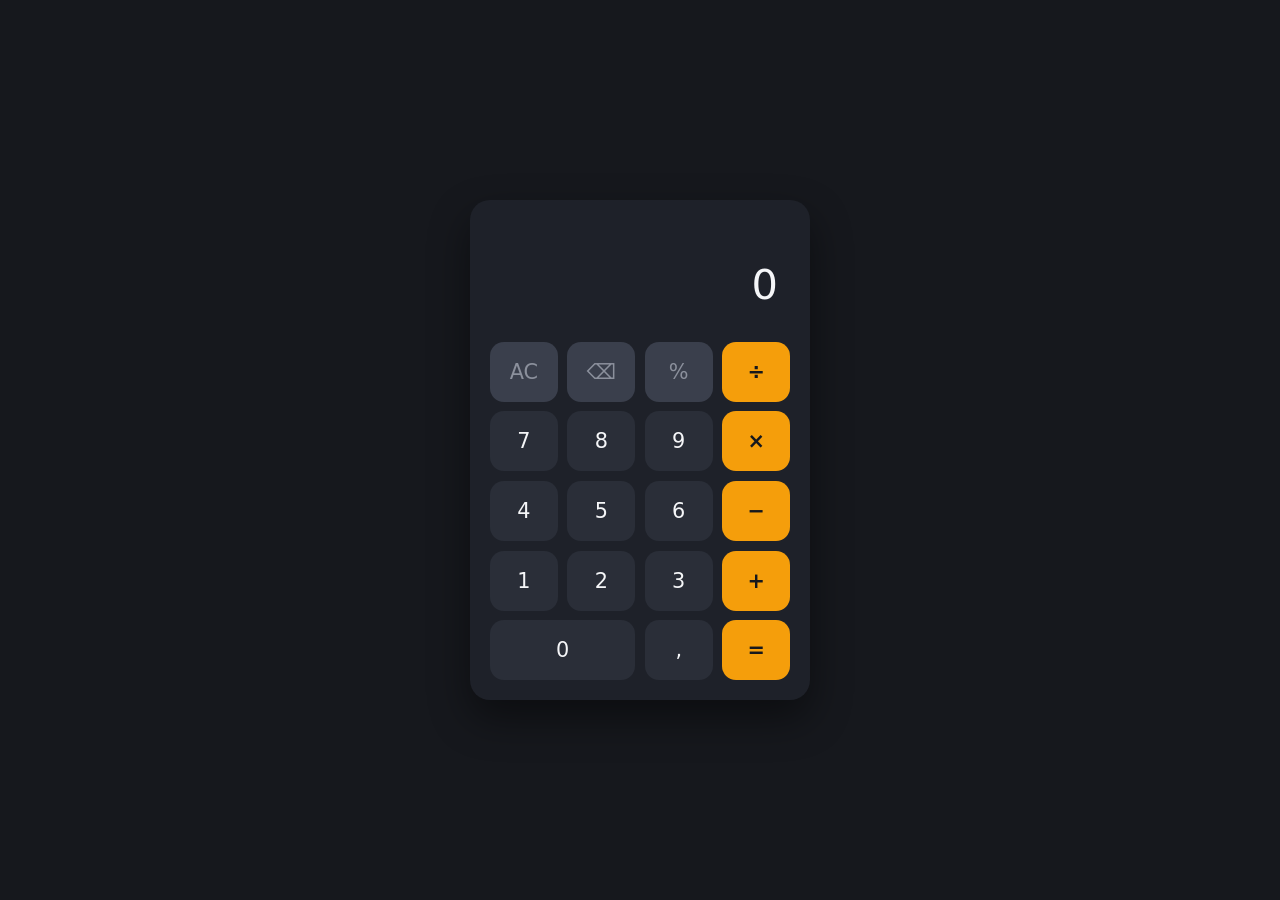
==== index.html @ 92305d48 "Añade calculadora web en HTML, CSS y JavaScript Calculadora sin dependencias con operaciones básicas" ====
<!DOCTYPE html>
<html lang="es">
<head>
  <meta charset="UTF-8">
  <meta name="viewport" content="width=device-width, initial-scale=1.0">
  <title>Calculadora</title>
  <link rel="stylesheet" href="styles.css">
</head>
<body>
  <main class="calculadora">
    <div class="pantalla">
      <div class="pantalla__historial" id="historial"></div>
      <div class="pantalla__actual" id="actual">0</div>
    </div>

    <div class="teclado">
      <button class="tecla tecla--accion" data-accion="limpiar">AC</button>
      <button class="tecla tecla--accion" data-accion="borrar">⌫</button>
      <button class="tecla tecla--accion" data-accion="porcentaje">%</button>
      <button class="tecla tecla--operador" data-operador="/">÷</button>

      <button class="tecla" data-numero="7">7</button>
      <button class="tecla" data-numero="8">8</button>
      <button class="tecla" data-numero="9">9</button>
      <button class="tecla tecla--operador" data-operador="*">×</button>

      <button class="tecla" data-numero="4">4</button>
      <button class="tecla" data-numero="5">5</button>
      <button class="tecla" data-numero="6">6</button>
      <button class="tecla tecla--operador" data-operador="-">−</button>

      <button class="tecla" data-numero="1">1</button>
      <button class="tecla" data-numero="2">2</button>
      <button class="tecla" data-numero="3">3</button>
      <button class="tecla tecla--operador" data-operador="+">+</button>

      <button class="tecla tecla--cero" data-numero="0">0</button>
      <button class="tecla" data-numero=".">,</button>
      <button class="tecla tecla--igual" data-accion="igual">=</button>
    </div>
  </main>

  <script src="script.js"></script>
</body>
</html>
---- styles.css ----
:root {
  --fondo: #16181d;
  --panel: #1e2129;
  --tecla: #2a2e38;
  --tecla-hover: #343947;
  --operador: #f59e0b;
  --operador-hover: #fbaa22;
  --accion: #3a3f4c;
  --texto: #f5f6f8;
  --texto-tenue: #8b909c;
}

* {
  box-sizing: border-box;
  margin: 0;
  padding: 0;
}

body {
  min-height: 100vh;
  display: flex;
  align-items: center;
  justify-content: center;
  padding: 1rem;
  background: var(--fondo);
  color: var(--texto);
  font-family: "Segoe UI", system-ui, -apple-system, sans-serif;
}

.calculadora {
  width: 100%;
  max-width: 340px;
  background: var(--panel);
  border-radius: 20px;
  padding: 1.25rem;
  box-shadow: 0 18px 40px rgba(0, 0, 0, 0.45);
}

.pantalla {
  padding: 1rem 0.75rem;
  margin-bottom: 1rem;
  text-align: right;
  min-height: 106px;
  display: flex;
  flex-direction: column;
  justify-content: flex-end;
  overflow: hidden;
}

.pantalla__historial {
  font-size: 1rem;
  color: var(--texto-tenue);
  min-height: 1.4rem;
  word-break: break-all;
}

.pantalla__actual {
  font-size: 2.6rem;
  font-weight: 300;
  line-height: 1.2;
  word-break: break-all;
}

.teclado {
  display: grid;
  grid-template-columns: repeat(4, 1fr);
  gap: 0.6rem;
}

.tecla {
  height: 60px;
  border: none;
  border-radius: 14px;
  background: var(--tecla);
  color: var(--texto);
  font-size: 1.3rem;
  font-family: inherit;
  cursor: pointer;
  transition: background 0.15s ease, transform 0.08s ease;
}

.tecla:hover {
  background: var(--tecla-hover);
}

.tecla:active {
  transform: scale(0.95);
}

.tecla:focus-visible {
  outline: 2px solid var(--operador);
  outline-offset: 2px;
}

.tecla--accion {
  background: var(--accion);
  color: var(--texto-tenue);
}

.tecla--operador,
.tecla--igual {
  background: var(--operador);
  color: #16181d;
  font-weight: 600;
}

.tecla--operador:hover,
.tecla--igual:hover {
  background: var(--operador-hover);
}

.tecla--cero {
  grid-column: span 2;
}
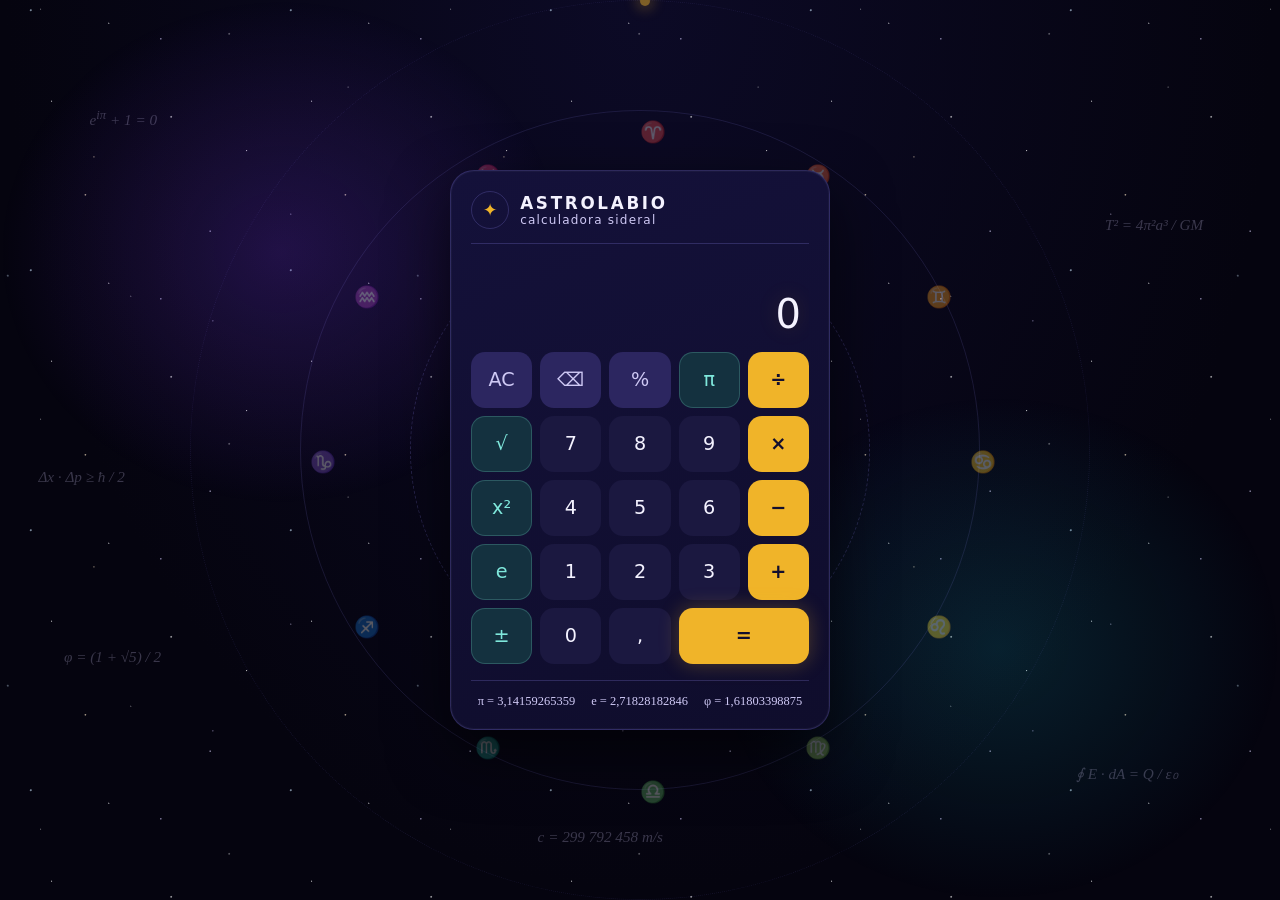
==== commit 49ecd34a: "Corrige precision y accesibilidad, y aplica tema astrologico Correcciones: - La entrada dejaba de co" ====
--- a/index.html
+++ b/index.html
@@ -3,41 +3,86 @@
 <head>
   <meta charset="UTF-8">
   <meta name="viewport" content="width=device-width, initial-scale=1.0">
-  <title>Calculadora</title>
+  <meta name="color-scheme" content="dark">
+  <title>Astrolabio — calculadora sideral</title>
   <link rel="stylesheet" href="styles.css">
 </head>
 <body>
+  <!-- Capa puramente decorativa: campo estelar, orbitas, zodiaco y formulas. -->
+  <div class="cosmos" aria-hidden="true">
+    <div class="cosmos__estrellas"></div>
+    <div class="cosmos__estrellas cosmos__estrellas--lento"></div>
+    <div class="cosmos__nebulosa"></div>
+
+    <div class="orbita orbita--1"></div>
+    <div class="orbita orbita--2"></div>
+    <div class="orbita orbita--3"><span class="planeta"></span></div>
+
+    <div class="zodiaco">
+      <span style="--i:0">♈</span><span style="--i:1">♉</span><span style="--i:2">♊</span>
+      <span style="--i:3">♋</span><span style="--i:4">♌</span><span style="--i:5">♍</span>
+      <span style="--i:6">♎</span><span style="--i:7">♏</span><span style="--i:8">♐</span>
+      <span style="--i:9">♑</span><span style="--i:10">♒</span><span style="--i:11">♓</span>
+    </div>
+
+    <p class="flotante flotante--1">e<sup>iπ</sup> + 1 = 0</p>
+    <p class="flotante flotante--2">T² = 4π²a³ / GM</p>
+    <p class="flotante flotante--3">φ = (1 + √5) / 2</p>
+    <p class="flotante flotante--4">∮ E · dA = Q / ε₀</p>
+    <p class="flotante flotante--5">Δx · Δp ≥ ħ / 2</p>
+    <p class="flotante flotante--6">c = 299 792 458 m/s</p>
+  </div>
+
   <main class="calculadora">
+    <header class="cartela">
+      <span class="cartela__sello">✦</span>
+      <div>
+        <h1 class="cartela__titulo">Astrolabio</h1>
+        <p class="cartela__sub">calculadora sideral</p>
+      </div>
+    </header>
+
     <div class="pantalla">
       <div class="pantalla__historial" id="historial"></div>
-      <div class="pantalla__actual" id="actual">0</div>
+      <output class="pantalla__actual" id="actual" role="status" aria-live="polite" aria-atomic="true">0</output>
     </div>
 
     <div class="teclado">
-      <button class="tecla tecla--accion" data-accion="limpiar">AC</button>
-      <button class="tecla tecla--accion" data-accion="borrar">⌫</button>
-      <button class="tecla tecla--accion" data-accion="porcentaje">%</button>
-      <button class="tecla tecla--operador" data-operador="/">÷</button>
+      <button class="tecla tecla--accion" data-accion="limpiar" aria-label="Limpiar todo">AC</button>
+      <button class="tecla tecla--accion" data-accion="borrar" aria-label="Borrar el último dígito">⌫</button>
+      <button class="tecla tecla--accion" data-accion="porcentaje" aria-label="Porcentaje">%</button>
+      <button class="tecla tecla--ciencia" data-accion="pi" aria-label="Constante pi">π</button>
+      <button class="tecla tecla--operador" data-operador="/" aria-label="Dividir">÷</button>
 
+      <button class="tecla tecla--ciencia" data-accion="raiz" aria-label="Raíz cuadrada">√</button>
       <button class="tecla" data-numero="7">7</button>
       <button class="tecla" data-numero="8">8</button>
       <button class="tecla" data-numero="9">9</button>
-      <button class="tecla tecla--operador" data-operador="*">×</button>
+      <button class="tecla tecla--operador" data-operador="*" aria-label="Multiplicar">×</button>
 
+      <button class="tecla tecla--ciencia" data-accion="cuadrado" aria-label="Elevar al cuadrado">x²</button>
       <button class="tecla" data-numero="4">4</button>
       <button class="tecla" data-numero="5">5</button>
       <button class="tecla" data-numero="6">6</button>
-      <button class="tecla tecla--operador" data-operador="-">−</button>
+      <button class="tecla tecla--operador" data-operador="-" aria-label="Restar">−</button>
 
+      <button class="tecla tecla--ciencia" data-accion="euler" aria-label="Constante e de Euler">e</button>
       <button class="tecla" data-numero="1">1</button>
       <button class="tecla" data-numero="2">2</button>
       <button class="tecla" data-numero="3">3</button>
-      <button class="tecla tecla--operador" data-operador="+">+</button>
+      <button class="tecla tecla--operador" data-operador="+" aria-label="Sumar">+</button>
 
-      <button class="tecla tecla--cero" data-numero="0">0</button>
-      <button class="tecla" data-numero=".">,</button>
-      <button class="tecla tecla--igual" data-accion="igual">=</button>
+      <button class="tecla tecla--ciencia" data-accion="signo" aria-label="Cambiar de signo">±</button>
+      <button class="tecla" data-numero="0">0</button>
+      <button class="tecla" data-numero="." aria-label="Coma decimal">,</button>
+      <button class="tecla tecla--igual" data-accion="igual" aria-label="Calcular el resultado">=</button>
     </div>
+
+    <footer class="efemerides">
+      <span>π = 3,14159265359</span>
+      <span>e = 2,71828182846</span>
+      <span>φ = 1,61803398875</span>
+    </footer>
   </main>
 
   <script src="script.js"></script>
--- a/styles.css
+++ b/styles.css
@@ -1,13 +1,21 @@
 :root {
-  --fondo: #16181d;
-  --panel: #1e2129;
-  --tecla: #2a2e38;
-  --tecla-hover: #343947;
-  --operador: #f59e0b;
-  --operador-hover: #fbaa22;
-  --accion: #3a3f4c;
-  --texto: #f5f6f8;
-  --texto-tenue: #8b909c;
+  --espacio-1: #05040f;
+  --espacio-2: #0c0a26;
+  --panel: #14113a;
+  --borde: rgba(150, 140, 255, 0.22);
+
+  --tecla: #1b1840;
+  --tecla-hover: #262156;
+  --accion: #2c2660;
+  --ciencia: #14313f;
+
+  --texto: #f4f2ff;
+  --tenue: #cfc9f5;
+  --oro: #f0b429;
+  --oro-hover: #ffc549;
+  --turquesa: #7fe8dc;
+  --rojo: #ff9aa2;
+  --tinta: #120e2e;
 }
 
 * {
@@ -21,26 +29,187 @@
   display: flex;
   align-items: center;
   justify-content: center;
-  padding: 1rem;
-  background: var(--fondo);
+  padding: 1.5rem 1rem;
+  background: radial-gradient(ellipse at 50% 0%, var(--espacio-2), var(--espacio-1) 70%);
   color: var(--texto);
-  font-family: "Segoe UI", system-ui, -apple-system, sans-serif;
-}
+  /* Segoe UI Symbol cubre los glifos del zodiaco y el simbolo de retroceso. */
+  font-family: "Segoe UI", system-ui, -apple-system, "Segoe UI Symbol", sans-serif;
+  overflow-x: hidden;
+}
+
+/* ---------- Capa decorativa ---------- */
+
+.cosmos {
+  position: fixed;
+  inset: 0;
+  overflow: hidden;
+  pointer-events: none;
+  z-index: 0;
+}
+
+.cosmos__estrellas {
+  position: absolute;
+  inset: -50%;
+  background-image:
+    radial-gradient(1.4px 1.4px at 12% 18%, #fff, transparent),
+    radial-gradient(1.2px 1.2px at 27% 62%, #dcd6ff, transparent),
+    radial-gradient(1px 1px at 41% 31%, #fff, transparent),
+    radial-gradient(1.5px 1.5px at 58% 77%, #cfe9ff, transparent),
+    radial-gradient(1px 1px at 66% 12%, #fff, transparent),
+    radial-gradient(1.3px 1.3px at 79% 48%, #ffe9c7, transparent),
+    radial-gradient(1px 1px at 88% 82%, #fff, transparent),
+    radial-gradient(1.2px 1.2px at 8% 88%, #d6ccff, transparent);
+  background-size: 260px 260px;
+  opacity: 0.8;
+  animation: centellear 5s ease-in-out infinite alternate;
+}
+
+.cosmos__estrellas--lento {
+  background-size: 410px 410px;
+  opacity: 0.45;
+  animation-duration: 8s;
+  animation-direction: alternate-reverse;
+}
+
+.cosmos__nebulosa {
+  position: absolute;
+  inset: 0;
+  background:
+    radial-gradient(closest-side at 22% 28%, rgba(124, 58, 237, 0.22), transparent),
+    radial-gradient(closest-side at 78% 72%, rgba(20, 160, 180, 0.18), transparent);
+}
+
+.orbita {
+  position: absolute;
+  top: 50%;
+  left: 50%;
+  border: 1px solid var(--borde);
+  border-radius: 50%;
+  transform: translate(-50%, -50%);
+}
+
+.orbita--1 { width: 460px;  height: 460px;  border-style: dashed; }
+.orbita--2 { width: 680px;  height: 680px;  opacity: 0.6; }
+.orbita--3 {
+  width: 900px;
+  height: 900px;
+  border-style: dotted;
+  opacity: 0.5;
+  animation: girar 60s linear infinite;
+}
+
+.planeta {
+  position: absolute;
+  top: -5px;
+  left: 50%;
+  width: 10px;
+  height: 10px;
+  border-radius: 50%;
+  background: var(--oro);
+  box-shadow: 0 0 14px 3px rgba(240, 180, 41, 0.6);
+}
+
+.zodiaco {
+  position: absolute;
+  top: 50%;
+  left: 50%;
+  width: 0;
+  height: 0;
+  animation: girar 120s linear infinite;
+}
+
+.zodiaco span {
+  position: absolute;
+  font-family: "Segoe UI Symbol", "Apple Symbols", "Noto Sans Symbols 2", serif;
+  font-size: 1.3rem;
+  color: rgba(207, 201, 245, 0.34);
+  transform:
+    rotate(calc(var(--i) * 30deg))
+    translateY(-330px)
+    rotate(calc(var(--i) * -30deg));
+}
+
+.flotante {
+  position: absolute;
+  font-family: "Cambria", Georgia, serif;
+  font-style: italic;
+  font-size: 0.95rem;
+  color: rgba(207, 201, 245, 0.26);
+  white-space: nowrap;
+}
+
+.flotante--1 { top: 12%;  left: 7%;  }
+.flotante--2 { top: 24%;  right: 6%; }
+.flotante--3 { bottom: 26%; left: 5%; }
+.flotante--4 { bottom: 13%; right: 8%; }
+.flotante--5 { top: 52%;  left: 3%;  }
+.flotante--6 { bottom: 6%;  left: 42%; }
+
+@keyframes centellear {
+  from { opacity: 0.28; }
+  to   { opacity: 0.85; }
+}
+
+@keyframes girar {
+  from { transform: translate(-50%, -50%) rotate(0deg); }
+  to   { transform: translate(-50%, -50%) rotate(360deg); }
+}
+
+.zodiaco { transform: translate(-50%, -50%); }
+
+/* ---------- Calculadora ---------- */
 
 .calculadora {
+  position: relative;
+  z-index: 1;
   width: 100%;
-  max-width: 340px;
-  background: var(--panel);
-  border-radius: 20px;
+  max-width: 380px;
+  background: linear-gradient(160deg, var(--panel), #0f0d2c);
+  border: 1px solid var(--borde);
+  border-radius: 24px;
   padding: 1.25rem;
-  box-shadow: 0 18px 40px rgba(0, 0, 0, 0.45);
+  box-shadow:
+    0 24px 60px rgba(0, 0, 0, 0.6),
+    0 0 0 1px rgba(255, 255, 255, 0.03) inset;
+}
+
+.cartela {
+  display: flex;
+  align-items: center;
+  gap: 0.7rem;
+  padding-bottom: 0.9rem;
+  border-bottom: 1px solid var(--borde);
+}
+
+.cartela__sello {
+  display: grid;
+  place-items: center;
+  width: 38px;
+  height: 38px;
+  flex: none;
+  border: 1px solid var(--borde);
+  border-radius: 50%;
+  color: var(--oro);
+  font-size: 1.1rem;
+}
+
+.cartela__titulo {
+  font-size: 1.05rem;
+  font-weight: 600;
+  letter-spacing: 0.16em;
+  text-transform: uppercase;
+}
+
+.cartela__sub {
+  font-size: 0.75rem;
+  letter-spacing: 0.1em;
+  color: var(--tenue);
 }
 
 .pantalla {
-  padding: 1rem 0.75rem;
-  margin-bottom: 1rem;
+  padding: 1.1rem 0.5rem 0.9rem;
   text-align: right;
-  min-height: 106px;
+  min-height: 108px;
   display: flex;
   flex-direction: column;
   justify-content: flex-end;
@@ -48,67 +217,106 @@
 }
 
 .pantalla__historial {
-  font-size: 1rem;
-  color: var(--texto-tenue);
+  font-size: 0.95rem;
+  color: var(--tenue);
   min-height: 1.4rem;
   word-break: break-all;
 }
 
 .pantalla__actual {
-  font-size: 2.6rem;
+  display: block;
+  font-size: 2.5rem;
   font-weight: 300;
   line-height: 1.2;
   word-break: break-all;
+  text-shadow: 0 0 22px rgba(240, 180, 41, 0.18);
+}
+
+.pantalla--error .pantalla__actual {
+  color: var(--rojo);
+  text-shadow: 0 0 22px rgba(255, 154, 162, 0.28);
 }
 
 .teclado {
   display: grid;
-  grid-template-columns: repeat(4, 1fr);
-  gap: 0.6rem;
+  grid-template-columns: repeat(5, 1fr);
+  gap: 0.5rem;
 }
 
 .tecla {
-  height: 60px;
-  border: none;
+  height: 56px;
+  border: 1px solid transparent;
   border-radius: 14px;
   background: var(--tecla);
   color: var(--texto);
-  font-size: 1.3rem;
+  font-size: 1.2rem;
   font-family: inherit;
   cursor: pointer;
-  transition: background 0.15s ease, transform 0.08s ease;
-}
-
-.tecla:hover {
-  background: var(--tecla-hover);
-}
-
-.tecla:active {
-  transform: scale(0.95);
-}
+  transition: background 0.15s ease, transform 0.08s ease, border-color 0.15s ease;
+}
+
+.tecla:hover { background: var(--tecla-hover); }
+.tecla:active { transform: scale(0.94); }
 
 .tecla:focus-visible {
-  outline: 2px solid var(--operador);
+  outline: 2px solid var(--oro);
   outline-offset: 2px;
 }
 
 .tecla--accion {
   background: var(--accion);
-  color: var(--texto-tenue);
-}
+  color: var(--tenue);
+}
+
+.tecla--accion:hover { background: #38307a; }
+
+.tecla--ciencia {
+  background: var(--ciencia);
+  color: var(--turquesa);
+  border-color: rgba(127, 232, 220, 0.22);
+}
+
+.tecla--ciencia:hover { background: #1b4353; }
 
 .tecla--operador,
 .tecla--igual {
-  background: var(--operador);
-  color: #16181d;
-  font-weight: 600;
+  background: var(--oro);
+  color: var(--tinta);
+  font-weight: 700;
 }
 
 .tecla--operador:hover,
-.tecla--igual:hover {
-  background: var(--operador-hover);
-}
-
-.tecla--cero {
+.tecla--igual:hover { background: var(--oro-hover); }
+
+.tecla--igual {
   grid-column: span 2;
-}
+  box-shadow: 0 0 20px rgba(240, 180, 41, 0.28);
+}
+
+.efemerides {
+  display: flex;
+  flex-wrap: wrap;
+  justify-content: center;
+  gap: 0.35rem 1rem;
+  margin-top: 1rem;
+  padding-top: 0.85rem;
+  border-top: 1px solid var(--borde);
+  font-family: "Cambria", Georgia, serif;
+  font-size: 0.78rem;
+  color: var(--tenue);
+}
+
+@media (max-width: 360px) {
+  .tecla { height: 50px; font-size: 1.05rem; }
+  .pantalla__actual { font-size: 2.1rem; }
+  .teclado { gap: 0.4rem; }
+}
+
+@media (prefers-reduced-motion: reduce) {
+  .cosmos__estrellas,
+  .orbita--3,
+  .zodiaco {
+    animation: none;
+  }
+  .tecla { transition: none; }
+}
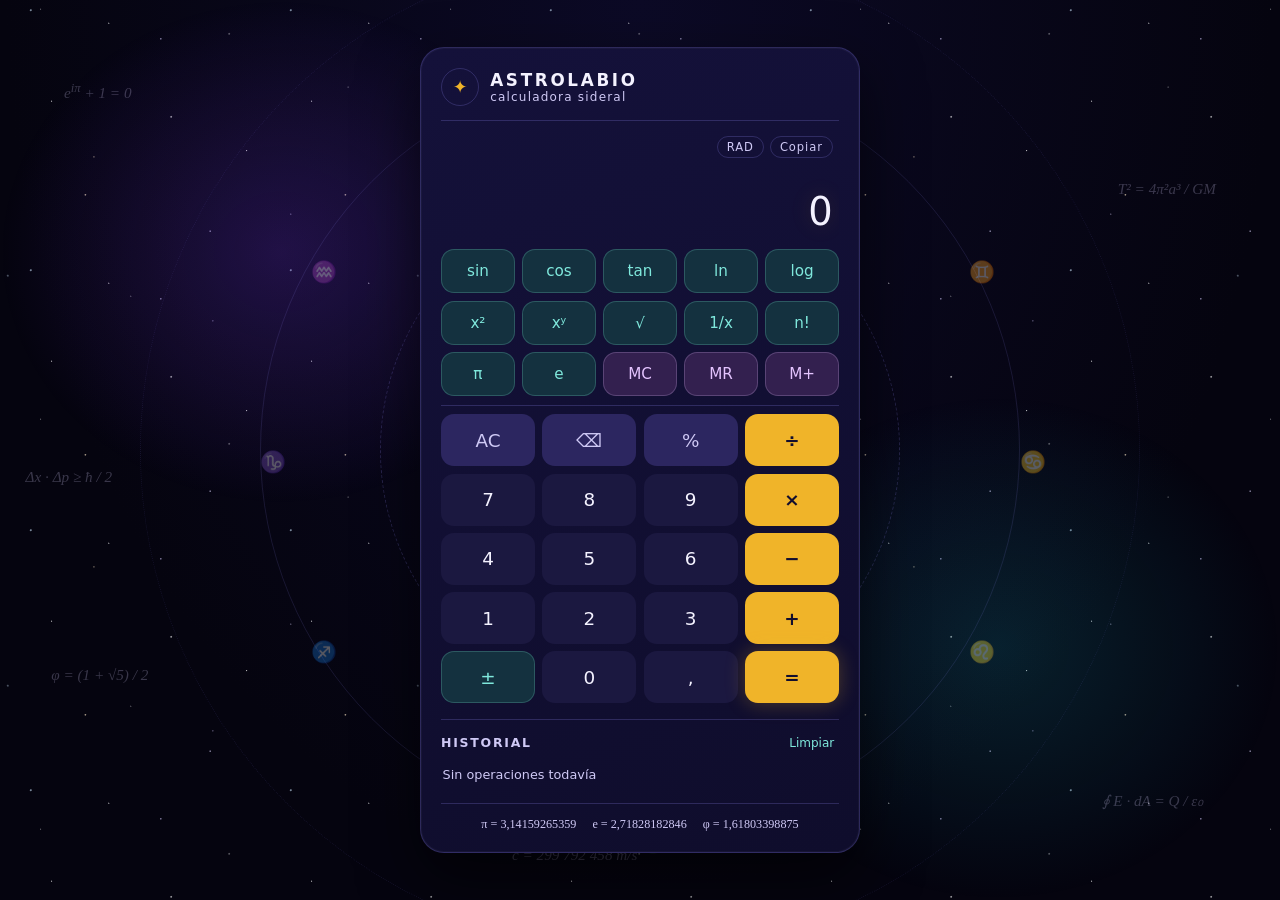
==== commit b462a3c8: "Separa nucleo y UI, amplia funciones y anade pruebas y CI Calidad del codigo: - script.js se divide " ====
--- a/index.html
+++ b/index.html
@@ -4,11 +4,12 @@
   <meta charset="UTF-8">
   <meta name="viewport" content="width=device-width, initial-scale=1.0">
   <meta name="color-scheme" content="dark">
+  <meta name="description" content="Calculadora científica con tema astrológico, sin dependencias.">
   <title>Astrolabio — calculadora sideral</title>
   <link rel="stylesheet" href="styles.css">
 </head>
 <body>
-  <!-- Capa puramente decorativa: campo estelar, orbitas, zodiaco y formulas. -->
+  <!-- Capa puramente decorativa: campo estelar, órbitas, zodiaco y fórmulas. -->
   <div class="cosmos" aria-hidden="true">
     <div class="cosmos__estrellas"></div>
     <div class="cosmos__estrellas cosmos__estrellas--lento"></div>
@@ -33,9 +34,9 @@
     <p class="flotante flotante--6">c = 299 792 458 m/s</p>
   </div>
 
-  <main class="calculadora">
+  <main class="panel">
     <header class="cartela">
-      <span class="cartela__sello">✦</span>
+      <span class="cartela__sello" aria-hidden="true">✦</span>
       <div>
         <h1 class="cartela__titulo">Astrolabio</h1>
         <p class="cartela__sub">calculadora sideral</p>
@@ -43,40 +44,73 @@
     </header>
 
     <div class="pantalla">
-      <div class="pantalla__historial" id="historial"></div>
+      <div class="pantalla__barra">
+        <span class="insignia" id="indicador-memoria" hidden>M</span>
+        <span class="aviso" id="aviso" role="status" aria-live="polite"></span>
+        <button type="button" class="insignia insignia--boton" id="indicador-angulo"
+                data-accion="angulo">RAD</button>
+        <button type="button" class="insignia insignia--boton" data-accion="copiar"
+                aria-label="Copiar el resultado al portapapeles">Copiar</button>
+      </div>
+      <div class="pantalla__contexto" id="contexto"></div>
       <output class="pantalla__actual" id="actual" role="status" aria-live="polite" aria-atomic="true">0</output>
     </div>
 
-    <div class="teclado">
-      <button class="tecla tecla--accion" data-accion="limpiar" aria-label="Limpiar todo">AC</button>
-      <button class="tecla tecla--accion" data-accion="borrar" aria-label="Borrar el último dígito">⌫</button>
-      <button class="tecla tecla--accion" data-accion="porcentaje" aria-label="Porcentaje">%</button>
-      <button class="tecla tecla--ciencia" data-accion="pi" aria-label="Constante pi">π</button>
-      <button class="tecla tecla--operador" data-operador="/" aria-label="Dividir">÷</button>
+    <div class="teclado teclado--ciencia">
+      <button type="button" class="tecla tecla--ciencia" data-funcion="sin" aria-label="Seno">sin</button>
+      <button type="button" class="tecla tecla--ciencia" data-funcion="cos" aria-label="Coseno">cos</button>
+      <button type="button" class="tecla tecla--ciencia" data-funcion="tan" aria-label="Tangente">tan</button>
+      <button type="button" class="tecla tecla--ciencia" data-funcion="ln" aria-label="Logaritmo natural">ln</button>
+      <button type="button" class="tecla tecla--ciencia" data-funcion="log" aria-label="Logaritmo base 10">log</button>
 
-      <button class="tecla tecla--ciencia" data-accion="raiz" aria-label="Raíz cuadrada">√</button>
-      <button class="tecla" data-numero="7">7</button>
-      <button class="tecla" data-numero="8">8</button>
-      <button class="tecla" data-numero="9">9</button>
-      <button class="tecla tecla--operador" data-operador="*" aria-label="Multiplicar">×</button>
+      <button type="button" class="tecla tecla--ciencia" data-funcion="cuadrado" aria-label="Elevar al cuadrado">x²</button>
+      <button type="button" class="tecla tecla--ciencia" data-operador="^" aria-label="Elevar a la potencia">xʸ</button>
+      <button type="button" class="tecla tecla--ciencia" data-funcion="raiz" aria-label="Raíz cuadrada">√</button>
+      <button type="button" class="tecla tecla--ciencia" data-funcion="inverso" aria-label="Inverso, uno partido por x">1/x</button>
+      <button type="button" class="tecla tecla--ciencia" data-funcion="factorial" aria-label="Factorial">n!</button>
 
-      <button class="tecla tecla--ciencia" data-accion="cuadrado" aria-label="Elevar al cuadrado">x²</button>
-      <button class="tecla" data-numero="4">4</button>
-      <button class="tecla" data-numero="5">5</button>
-      <button class="tecla" data-numero="6">6</button>
-      <button class="tecla tecla--operador" data-operador="-" aria-label="Restar">−</button>
+      <button type="button" class="tecla tecla--ciencia" data-constante="pi" aria-label="Constante pi">π</button>
+      <button type="button" class="tecla tecla--ciencia" data-constante="e" aria-label="Constante e de Euler">e</button>
+      <button type="button" class="tecla tecla--memoria" data-memoria="limpiar" aria-label="Borrar la memoria">MC</button>
+      <button type="button" class="tecla tecla--memoria" data-memoria="recuperar" aria-label="Recuperar la memoria">MR</button>
+      <button type="button" class="tecla tecla--memoria" data-memoria="sumar" aria-label="Sumar a la memoria">M+</button>
+    </div>
 
-      <button class="tecla tecla--ciencia" data-accion="euler" aria-label="Constante e de Euler">e</button>
-      <button class="tecla" data-numero="1">1</button>
-      <button class="tecla" data-numero="2">2</button>
-      <button class="tecla" data-numero="3">3</button>
-      <button class="tecla tecla--operador" data-operador="+" aria-label="Sumar">+</button>
+    <div class="teclado teclado--basico">
+      <button type="button" class="tecla tecla--accion" data-accion="limpiar" aria-label="Limpiar todo">AC</button>
+      <button type="button" class="tecla tecla--accion" data-accion="borrar" aria-label="Borrar el último dígito">⌫</button>
+      <button type="button" class="tecla tecla--accion" data-accion="porcentaje" aria-label="Porcentaje">%</button>
+      <button type="button" class="tecla tecla--operador" data-operador="/" aria-label="Dividir">÷</button>
 
-      <button class="tecla tecla--ciencia" data-accion="signo" aria-label="Cambiar de signo">±</button>
-      <button class="tecla" data-numero="0">0</button>
-      <button class="tecla" data-numero="." aria-label="Coma decimal">,</button>
-      <button class="tecla tecla--igual" data-accion="igual" aria-label="Calcular el resultado">=</button>
+      <button type="button" class="tecla" data-numero="7">7</button>
+      <button type="button" class="tecla" data-numero="8">8</button>
+      <button type="button" class="tecla" data-numero="9">9</button>
+      <button type="button" class="tecla tecla--operador" data-operador="*" aria-label="Multiplicar">×</button>
+
+      <button type="button" class="tecla" data-numero="4">4</button>
+      <button type="button" class="tecla" data-numero="5">5</button>
+      <button type="button" class="tecla" data-numero="6">6</button>
+      <button type="button" class="tecla tecla--operador" data-operador="-" aria-label="Restar">−</button>
+
+      <button type="button" class="tecla" data-numero="1">1</button>
+      <button type="button" class="tecla" data-numero="2">2</button>
+      <button type="button" class="tecla" data-numero="3">3</button>
+      <button type="button" class="tecla tecla--operador" data-operador="+" aria-label="Sumar">+</button>
+
+      <button type="button" class="tecla tecla--ciencia" data-accion="signo" aria-label="Cambiar de signo">±</button>
+      <button type="button" class="tecla" data-numero="0">0</button>
+      <button type="button" class="tecla" data-accion="punto" aria-label="Coma decimal">,</button>
+      <button type="button" class="tecla tecla--igual" data-accion="igual" aria-label="Calcular el resultado">=</button>
     </div>
+
+    <section class="caja-historial">
+      <div class="caja-historial__cabecera">
+        <h2 class="caja-historial__titulo">Historial</h2>
+        <button type="button" class="enlace" data-accion="limpiar-historial"
+                aria-label="Vaciar el historial de operaciones">Limpiar</button>
+      </div>
+      <ul class="historial" id="historial"></ul>
+    </section>
 
     <footer class="efemerides">
       <span>π = 3,14159265359</span>
@@ -85,6 +119,7 @@
     </footer>
   </main>
 
-  <script src="script.js"></script>
+  <script src="src/calculadora.js"></script>
+  <script src="src/ui.js"></script>
 </body>
 </html>
--- a/styles.css
+++ b/styles.css
@@ -8,12 +8,14 @@
   --tecla-hover: #262156;
   --accion: #2c2660;
   --ciencia: #14313f;
+  --memoria: #33204f;
 
   --texto: #f4f2ff;
   --tenue: #cfc9f5;
   --oro: #f0b429;
   --oro-hover: #ffc549;
   --turquesa: #7fe8dc;
+  --lila: #e4c4ff;
   --rojo: #ff9aa2;
   --tinta: #120e2e;
 }
@@ -32,7 +34,7 @@
   padding: 1.5rem 1rem;
   background: radial-gradient(ellipse at 50% 0%, var(--espacio-2), var(--espacio-1) 70%);
   color: var(--texto);
-  /* Segoe UI Symbol cubre los glifos del zodiaco y el simbolo de retroceso. */
+  /* Segoe UI Symbol cubre los glifos del zodiaco y el símbolo de retroceso. */
   font-family: "Segoe UI", system-ui, -apple-system, "Segoe UI Symbol", sans-serif;
   overflow-x: hidden;
 }
@@ -88,11 +90,11 @@
   transform: translate(-50%, -50%);
 }
 
-.orbita--1 { width: 460px;  height: 460px;  border-style: dashed; }
-.orbita--2 { width: 680px;  height: 680px;  opacity: 0.6; }
+.orbita--1 { width: 520px; height: 520px; border-style: dashed; }
+.orbita--2 { width: 760px; height: 760px; opacity: 0.6; }
 .orbita--3 {
-  width: 900px;
-  height: 900px;
+  width: 1000px;
+  height: 1000px;
   border-style: dotted;
   opacity: 0.5;
   animation: girar 60s linear infinite;
@@ -115,6 +117,7 @@
   left: 50%;
   width: 0;
   height: 0;
+  transform: translate(-50%, -50%);
   animation: girar 120s linear infinite;
 }
 
@@ -125,7 +128,7 @@
   color: rgba(207, 201, 245, 0.34);
   transform:
     rotate(calc(var(--i) * 30deg))
-    translateY(-330px)
+    translateY(-380px)
     rotate(calc(var(--i) * -30deg));
 }
 
@@ -138,12 +141,12 @@
   white-space: nowrap;
 }
 
-.flotante--1 { top: 12%;  left: 7%;  }
-.flotante--2 { top: 24%;  right: 6%; }
-.flotante--3 { bottom: 26%; left: 5%; }
-.flotante--4 { bottom: 13%; right: 8%; }
-.flotante--5 { top: 52%;  left: 3%;  }
-.flotante--6 { bottom: 6%;  left: 42%; }
+.flotante--1 { top: 9%;  left: 5%;  }
+.flotante--2 { top: 20%; right: 5%; }
+.flotante--3 { bottom: 24%; left: 4%; }
+.flotante--4 { bottom: 10%; right: 6%; }
+.flotante--5 { top: 52%; left: 2%;  }
+.flotante--6 { bottom: 4%; left: 40%; }
 
 @keyframes centellear {
   from { opacity: 0.28; }
@@ -155,15 +158,13 @@
   to   { transform: translate(-50%, -50%) rotate(360deg); }
 }
 
-.zodiaco { transform: translate(-50%, -50%); }
-
-/* ---------- Calculadora ---------- */
-
-.calculadora {
+/* ---------- Panel ---------- */
+
+.panel {
   position: relative;
   z-index: 1;
   width: 100%;
-  max-width: 380px;
+  max-width: 440px;
   background: linear-gradient(160deg, var(--panel), #0f0d2c);
   border: 1px solid var(--borde);
   border-radius: 24px;
@@ -177,7 +178,7 @@
   display: flex;
   align-items: center;
   gap: 0.7rem;
-  padding-bottom: 0.9rem;
+  padding-bottom: 0.85rem;
   border-bottom: 1px solid var(--borde);
 }
 
@@ -206,26 +207,71 @@
   color: var(--tenue);
 }
 
+/* ---------- Pantalla ---------- */
+
 .pantalla {
-  padding: 1.1rem 0.5rem 0.9rem;
+  padding: 0.75rem 0.4rem 0.9rem;
+  overflow: hidden;
+}
+
+.pantalla__barra {
+  display: flex;
+  align-items: center;
+  gap: 0.4rem;
+  min-height: 28px;
+}
+
+.insignia {
+  padding: 0.2rem 0.55rem;
+  border: 1px solid var(--borde);
+  border-radius: 999px;
+  background: transparent;
+  color: var(--tenue);
+  font-family: inherit;
+  font-size: 0.72rem;
+  letter-spacing: 0.08em;
+}
+
+.insignia--boton {
+  cursor: pointer;
+  transition: background 0.15s ease, color 0.15s ease;
+}
+
+.insignia--boton:hover {
+  background: var(--accion);
+  color: var(--texto);
+}
+
+.insignia--boton:focus-visible {
+  outline: 2px solid var(--oro);
+  outline-offset: 2px;
+}
+
+#indicador-memoria {
+  border-color: var(--oro);
+  color: var(--oro);
+}
+
+/* La barra empuja los botones a la derecha; el aviso ocupa el hueco. */
+.aviso {
+  flex: 1;
+  font-size: 0.72rem;
+  color: var(--turquesa);
+}
+
+.pantalla__contexto {
+  min-height: 1.4rem;
+  margin-top: 0.35rem;
   text-align: right;
-  min-height: 108px;
-  display: flex;
-  flex-direction: column;
-  justify-content: flex-end;
-  overflow: hidden;
-}
-
-.pantalla__historial {
   font-size: 0.95rem;
   color: var(--tenue);
-  min-height: 1.4rem;
   word-break: break-all;
 }
 
 .pantalla__actual {
   display: block;
-  font-size: 2.5rem;
+  text-align: right;
+  font-size: 2.4rem;
   font-weight: 300;
   line-height: 1.2;
   word-break: break-all;
@@ -237,22 +283,39 @@
   text-shadow: 0 0 22px rgba(255, 154, 162, 0.28);
 }
 
+/* ---------- Teclado ---------- */
+
 .teclado {
   display: grid;
+  gap: 0.45rem;
+}
+
+.teclado--ciencia {
   grid-template-columns: repeat(5, 1fr);
-  gap: 0.5rem;
+  padding-bottom: 0.55rem;
+  margin-bottom: 0.55rem;
+  border-bottom: 1px solid var(--borde);
+}
+
+.teclado--basico {
+  grid-template-columns: repeat(4, 1fr);
 }
 
 .tecla {
-  height: 56px;
+  height: 52px;
   border: 1px solid transparent;
-  border-radius: 14px;
+  border-radius: 13px;
   background: var(--tecla);
   color: var(--texto);
-  font-size: 1.2rem;
+  font-size: 1.15rem;
   font-family: inherit;
   cursor: pointer;
-  transition: background 0.15s ease, transform 0.08s ease, border-color 0.15s ease;
+  transition: background 0.15s ease, transform 0.08s ease;
+}
+
+.teclado--ciencia .tecla {
+  height: 44px;
+  font-size: 0.95rem;
 }
 
 .tecla:hover { background: var(--tecla-hover); }
@@ -277,6 +340,14 @@
 }
 
 .tecla--ciencia:hover { background: #1b4353; }
+
+.tecla--memoria {
+  background: var(--memoria);
+  color: var(--lila);
+  border-color: rgba(228, 196, 255, 0.22);
+}
+
+.tecla--memoria:hover { background: #422a63; }
 
 .tecla--operador,
 .tecla--igual {
@@ -289,27 +360,120 @@
 .tecla--igual:hover { background: var(--oro-hover); }
 
 .tecla--igual {
-  grid-column: span 2;
   box-shadow: 0 0 20px rgba(240, 180, 41, 0.28);
 }
 
-.efemerides {
-  display: flex;
-  flex-wrap: wrap;
-  justify-content: center;
-  gap: 0.35rem 1rem;
+/* ---------- Historial ---------- */
+
+.caja-historial {
   margin-top: 1rem;
   padding-top: 0.85rem;
   border-top: 1px solid var(--borde);
+}
+
+.caja-historial__cabecera {
+  display: flex;
+  align-items: baseline;
+  justify-content: space-between;
+  margin-bottom: 0.5rem;
+}
+
+.caja-historial__titulo {
+  font-size: 0.78rem;
+  font-weight: 600;
+  letter-spacing: 0.14em;
+  text-transform: uppercase;
+  color: var(--tenue);
+}
+
+.enlace {
+  border: none;
+  background: none;
+  padding: 0.15rem 0.3rem;
+  color: var(--turquesa);
+  font-family: inherit;
+  font-size: 0.75rem;
+  cursor: pointer;
+  border-radius: 6px;
+}
+
+.enlace:hover { text-decoration: underline; }
+
+.enlace:focus-visible {
+  outline: 2px solid var(--oro);
+  outline-offset: 2px;
+}
+
+.historial {
+  list-style: none;
+  max-height: 152px;
+  overflow-y: auto;
+  display: flex;
+  flex-direction: column;
+  gap: 0.25rem;
+}
+
+.historial__vacio {
+  padding: 0.4rem 0.1rem;
+  font-size: 0.8rem;
+  color: var(--tenue);
+}
+
+.historial__fila {
+  display: flex;
+  align-items: baseline;
+  justify-content: space-between;
+  gap: 0.75rem;
+  width: 100%;
+  padding: 0.4rem 0.55rem;
+  border: none;
+  border-radius: 9px;
+  background: var(--tecla);
+  color: var(--texto);
+  font-family: inherit;
+  text-align: left;
+  cursor: pointer;
+  transition: background 0.15s ease;
+}
+
+.historial__fila:hover { background: var(--tecla-hover); }
+
+.historial__fila:focus-visible {
+  outline: 2px solid var(--oro);
+  outline-offset: 2px;
+}
+
+.historial__expresion {
+  font-size: 0.78rem;
+  color: var(--tenue);
+  word-break: break-all;
+}
+
+.historial__resultado {
+  flex: none;
+  font-size: 0.92rem;
+  color: var(--oro);
+}
+
+.efemerides {
+  display: flex;
+  flex-wrap: wrap;
+  justify-content: center;
+  gap: 0.3rem 1rem;
+  margin-top: 0.9rem;
+  padding-top: 0.8rem;
+  border-top: 1px solid var(--borde);
   font-family: "Cambria", Georgia, serif;
-  font-size: 0.78rem;
-  color: var(--tenue);
-}
-
-@media (max-width: 360px) {
-  .tecla { height: 50px; font-size: 1.05rem; }
-  .pantalla__actual { font-size: 2.1rem; }
-  .teclado { gap: 0.4rem; }
+  font-size: 0.76rem;
+  color: var(--tenue);
+}
+
+@media (max-width: 400px) {
+  .panel { padding: 1rem; }
+  .tecla { height: 46px; font-size: 1.05rem; }
+  .teclado--ciencia .tecla { height: 40px; font-size: 0.85rem; }
+  .pantalla__actual { font-size: 2rem; }
+  .teclado { gap: 0.35rem; }
 }
 
 @media (prefers-reduced-motion: reduce) {
@@ -318,5 +482,9 @@
   .zodiaco {
     animation: none;
   }
-  .tecla { transition: none; }
-}
+  .tecla,
+  .historial__fila,
+  .insignia--boton {
+    transition: none;
+  }
+}
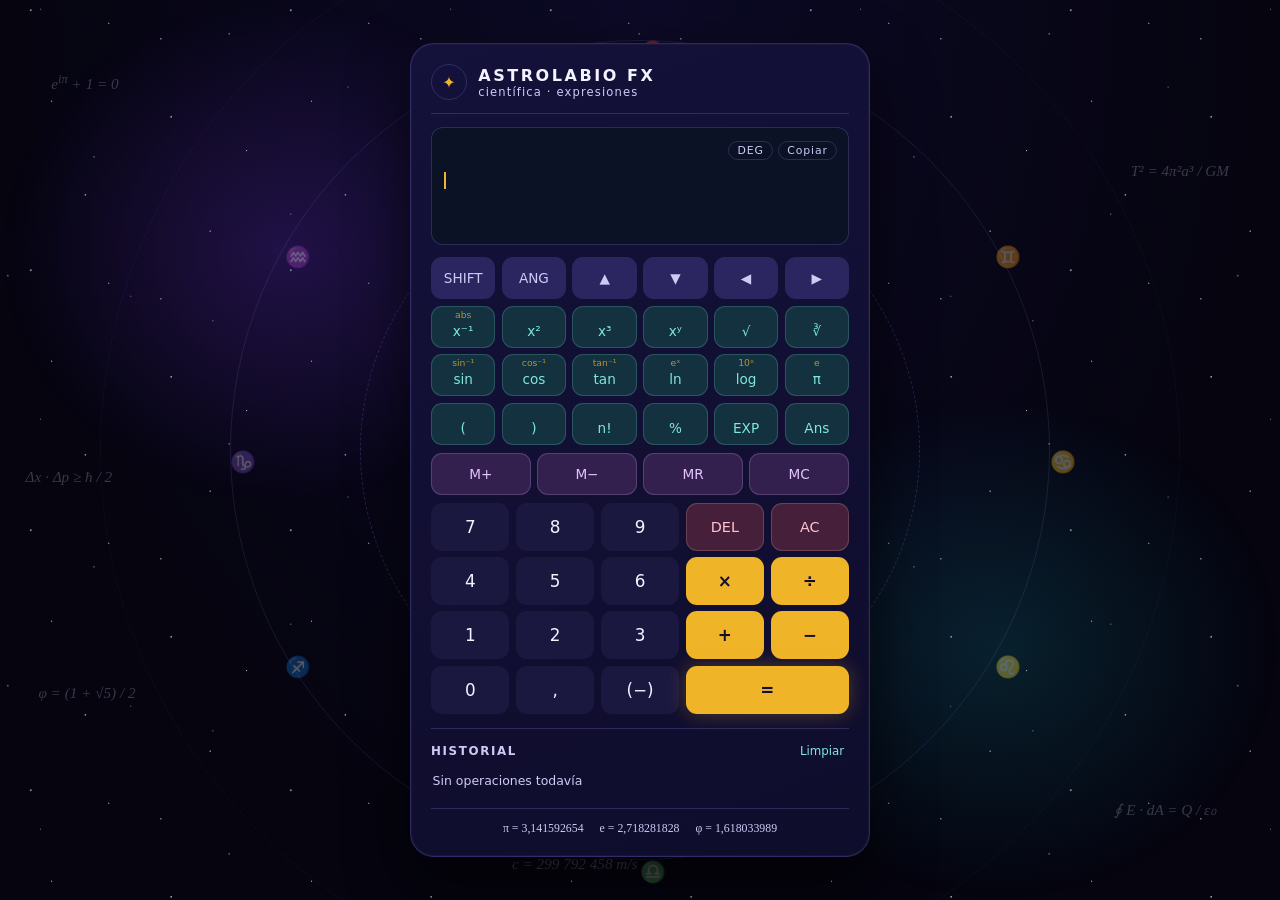
==== commit 64ec8f7a: "Convierte la calculadora en una fx con entrada de expresiones Hasta ahora operaba tecla a tecla: cad" ====
--- a/index.html
+++ b/index.html
@@ -4,8 +4,8 @@
   <meta charset="UTF-8">
   <meta name="viewport" content="width=device-width, initial-scale=1.0">
   <meta name="color-scheme" content="dark">
-  <meta name="description" content="Calculadora científica con tema astrológico, sin dependencias.">
-  <title>Astrolabio — calculadora sideral</title>
+  <meta name="description" content="Calculadora científica fx con entrada de expresiones, tema astrológico y sin dependencias.">
+  <title>Astrolabio fx — calculadora científica</title>
   <link rel="stylesheet" href="styles.css">
 </head>
 <body>
@@ -34,72 +34,103 @@
     <p class="flotante flotante--6">c = 299 792 458 m/s</p>
   </div>
 
-  <main class="panel">
+  <main class="fx">
     <header class="cartela">
       <span class="cartela__sello" aria-hidden="true">✦</span>
       <div>
-        <h1 class="cartela__titulo">Astrolabio</h1>
-        <p class="cartela__sub">calculadora sideral</p>
+        <h1 class="cartela__titulo">Astrolabio fx</h1>
+        <p class="cartela__sub">científica · expresiones</p>
       </div>
     </header>
 
-    <div class="pantalla">
-      <div class="pantalla__barra">
-        <span class="insignia" id="indicador-memoria" hidden>M</span>
+    <div class="visor">
+      <div class="visor__barra">
+        <span class="insignia insignia--viva" id="indicador-shift" hidden>SHIFT</span>
+        <span class="insignia insignia--viva" id="indicador-memoria" hidden>M</span>
         <span class="aviso" id="aviso" role="status" aria-live="polite"></span>
         <button type="button" class="insignia insignia--boton" id="indicador-angulo"
-                data-accion="angulo">RAD</button>
+                data-accion="angulo" aria-label="Unidad de ángulo. Pulsa para cambiar entre grados, radianes y gradianes">DEG</button>
         <button type="button" class="insignia insignia--boton" data-accion="copiar"
                 aria-label="Copiar el resultado al portapapeles">Copiar</button>
       </div>
-      <div class="pantalla__contexto" id="contexto"></div>
-      <output class="pantalla__actual" id="actual" role="status" aria-live="polite" aria-atomic="true">0</output>
+
+      <div class="visor__entrada" id="entrada" aria-label="Expresión en edición"></div>
+      <output class="visor__resultado" id="resultado" role="status" aria-live="polite" aria-atomic="true"></output>
     </div>
 
-    <div class="teclado teclado--ciencia">
-      <button type="button" class="tecla tecla--ciencia" data-funcion="sin" aria-label="Seno">sin</button>
-      <button type="button" class="tecla tecla--ciencia" data-funcion="cos" aria-label="Coseno">cos</button>
-      <button type="button" class="tecla tecla--ciencia" data-funcion="tan" aria-label="Tangente">tan</button>
-      <button type="button" class="tecla tecla--ciencia" data-funcion="ln" aria-label="Logaritmo natural">ln</button>
-      <button type="button" class="tecla tecla--ciencia" data-funcion="log" aria-label="Logaritmo base 10">log</button>
+    <div class="teclado teclado--funciones">
+      <button type="button" class="tecla tecla--control" data-accion="shift" aria-label="Segunda función">SHIFT</button>
+      <button type="button" class="tecla tecla--control" data-accion="angulo" aria-label="Cambiar unidad de ángulo">ANG</button>
+      <button type="button" class="tecla tecla--control" data-accion="arriba" aria-label="Expresión anterior del historial">▲</button>
+      <button type="button" class="tecla tecla--control" data-accion="abajo" aria-label="Expresión siguiente del historial">▼</button>
+      <button type="button" class="tecla tecla--control" data-accion="izquierda" aria-label="Mover el cursor a la izquierda">◀</button>
+      <button type="button" class="tecla tecla--control" data-accion="derecha" aria-label="Mover el cursor a la derecha">▶</button>
 
-      <button type="button" class="tecla tecla--ciencia" data-funcion="cuadrado" aria-label="Elevar al cuadrado">x²</button>
-      <button type="button" class="tecla tecla--ciencia" data-operador="^" aria-label="Elevar a la potencia">xʸ</button>
-      <button type="button" class="tecla tecla--ciencia" data-funcion="raiz" aria-label="Raíz cuadrada">√</button>
-      <button type="button" class="tecla tecla--ciencia" data-funcion="inverso" aria-label="Inverso, uno partido por x">1/x</button>
-      <button type="button" class="tecla tecla--ciencia" data-funcion="factorial" aria-label="Factorial">n!</button>
+      <button type="button" class="tecla tecla--fn" data-ins="⁻¹" data-ins-shift="abs(" aria-label="Inverso. Con SHIFT, valor absoluto">
+        <span class="tecla__alt" aria-hidden="true">abs</span><span>x⁻¹</span>
+      </button>
+      <button type="button" class="tecla tecla--fn" data-ins="²" aria-label="Elevar al cuadrado">x²</button>
+      <button type="button" class="tecla tecla--fn" data-ins="³" aria-label="Elevar al cubo">x³</button>
+      <button type="button" class="tecla tecla--fn" data-ins="^" aria-label="Elevar a la potencia">xʸ</button>
+      <button type="button" class="tecla tecla--fn" data-ins="√" aria-label="Raíz cuadrada">√</button>
+      <button type="button" class="tecla tecla--fn" data-ins="∛" aria-label="Raíz cúbica">∛</button>
 
-      <button type="button" class="tecla tecla--ciencia" data-constante="pi" aria-label="Constante pi">π</button>
-      <button type="button" class="tecla tecla--ciencia" data-constante="e" aria-label="Constante e de Euler">e</button>
-      <button type="button" class="tecla tecla--memoria" data-memoria="limpiar" aria-label="Borrar la memoria">MC</button>
-      <button type="button" class="tecla tecla--memoria" data-memoria="recuperar" aria-label="Recuperar la memoria">MR</button>
-      <button type="button" class="tecla tecla--memoria" data-memoria="sumar" aria-label="Sumar a la memoria">M+</button>
+      <button type="button" class="tecla tecla--fn" data-ins="sin(" data-ins-shift="sin⁻¹(" aria-label="Seno. Con SHIFT, arcoseno">
+        <span class="tecla__alt" aria-hidden="true">sin⁻¹</span><span>sin</span>
+      </button>
+      <button type="button" class="tecla tecla--fn" data-ins="cos(" data-ins-shift="cos⁻¹(" aria-label="Coseno. Con SHIFT, arcocoseno">
+        <span class="tecla__alt" aria-hidden="true">cos⁻¹</span><span>cos</span>
+      </button>
+      <button type="button" class="tecla tecla--fn" data-ins="tan(" data-ins-shift="tan⁻¹(" aria-label="Tangente. Con SHIFT, arcotangente">
+        <span class="tecla__alt" aria-hidden="true">tan⁻¹</span><span>tan</span>
+      </button>
+      <button type="button" class="tecla tecla--fn" data-ins="ln(" data-ins-shift="e^(" aria-label="Logaritmo natural. Con SHIFT, e elevado a x">
+        <span class="tecla__alt" aria-hidden="true">eˣ</span><span>ln</span>
+      </button>
+      <button type="button" class="tecla tecla--fn" data-ins="log(" data-ins-shift="10^(" aria-label="Logaritmo base 10. Con SHIFT, diez elevado a x">
+        <span class="tecla__alt" aria-hidden="true">10ˣ</span><span>log</span>
+      </button>
+      <button type="button" class="tecla tecla--fn" data-ins="π" data-ins-shift="e" aria-label="Constante pi. Con SHIFT, constante e">
+        <span class="tecla__alt" aria-hidden="true">e</span><span>π</span>
+      </button>
+
+      <button type="button" class="tecla tecla--fn" data-ins="(" aria-label="Abrir paréntesis">(</button>
+      <button type="button" class="tecla tecla--fn" data-ins=")" aria-label="Cerrar paréntesis">)</button>
+      <button type="button" class="tecla tecla--fn" data-ins="!" aria-label="Factorial">n!</button>
+      <button type="button" class="tecla tecla--fn" data-ins="%" aria-label="Porcentaje">%</button>
+      <button type="button" class="tecla tecla--fn" data-ins="E" aria-label="Notación de exponente, por diez elevado a">EXP</button>
+      <button type="button" class="tecla tecla--fn" data-ins="Ans" aria-label="Resultado anterior">Ans</button>
     </div>
 
-    <div class="teclado teclado--basico">
-      <button type="button" class="tecla tecla--accion" data-accion="limpiar" aria-label="Limpiar todo">AC</button>
-      <button type="button" class="tecla tecla--accion" data-accion="borrar" aria-label="Borrar el último dígito">⌫</button>
-      <button type="button" class="tecla tecla--accion" data-accion="porcentaje" aria-label="Porcentaje">%</button>
-      <button type="button" class="tecla tecla--operador" data-operador="/" aria-label="Dividir">÷</button>
+    <div class="teclado teclado--memoria">
+      <button type="button" class="tecla tecla--mem" data-mem="sumar" aria-label="Sumar a la memoria">M+</button>
+      <button type="button" class="tecla tecla--mem" data-mem="restar" aria-label="Restar de la memoria">M−</button>
+      <button type="button" class="tecla tecla--mem" data-mem="recuperar" aria-label="Insertar la memoria">MR</button>
+      <button type="button" class="tecla tecla--mem" data-mem="limpiar" aria-label="Borrar la memoria">MC</button>
+    </div>
 
-      <button type="button" class="tecla" data-numero="7">7</button>
-      <button type="button" class="tecla" data-numero="8">8</button>
-      <button type="button" class="tecla" data-numero="9">9</button>
-      <button type="button" class="tecla tecla--operador" data-operador="*" aria-label="Multiplicar">×</button>
+    <div class="teclado teclado--numerico">
+      <button type="button" class="tecla" data-ins="7">7</button>
+      <button type="button" class="tecla" data-ins="8">8</button>
+      <button type="button" class="tecla" data-ins="9">9</button>
+      <button type="button" class="tecla tecla--borrar" data-accion="del" aria-label="Borrar lo anterior al cursor">DEL</button>
+      <button type="button" class="tecla tecla--borrar" data-accion="ac" aria-label="Limpiar todo">AC</button>
 
-      <button type="button" class="tecla" data-numero="4">4</button>
-      <button type="button" class="tecla" data-numero="5">5</button>
-      <button type="button" class="tecla" data-numero="6">6</button>
-      <button type="button" class="tecla tecla--operador" data-operador="-" aria-label="Restar">−</button>
+      <button type="button" class="tecla" data-ins="4">4</button>
+      <button type="button" class="tecla" data-ins="5">5</button>
+      <button type="button" class="tecla" data-ins="6">6</button>
+      <button type="button" class="tecla tecla--op" data-ins="×" aria-label="Multiplicar">×</button>
+      <button type="button" class="tecla tecla--op" data-ins="÷" aria-label="Dividir">÷</button>
 
-      <button type="button" class="tecla" data-numero="1">1</button>
-      <button type="button" class="tecla" data-numero="2">2</button>
-      <button type="button" class="tecla" data-numero="3">3</button>
-      <button type="button" class="tecla tecla--operador" data-operador="+" aria-label="Sumar">+</button>
+      <button type="button" class="tecla" data-ins="1">1</button>
+      <button type="button" class="tecla" data-ins="2">2</button>
+      <button type="button" class="tecla" data-ins="3">3</button>
+      <button type="button" class="tecla tecla--op" data-ins="+" aria-label="Sumar">+</button>
+      <button type="button" class="tecla tecla--op" data-ins="-" aria-label="Restar">−</button>
 
-      <button type="button" class="tecla tecla--ciencia" data-accion="signo" aria-label="Cambiar de signo">±</button>
-      <button type="button" class="tecla" data-numero="0">0</button>
-      <button type="button" class="tecla" data-accion="punto" aria-label="Coma decimal">,</button>
+      <button type="button" class="tecla" data-ins="0">0</button>
+      <button type="button" class="tecla" data-ins="." aria-label="Coma decimal">,</button>
+      <button type="button" class="tecla" data-ins="-" aria-label="Signo negativo">(−)</button>
       <button type="button" class="tecla tecla--igual" data-accion="igual" aria-label="Calcular el resultado">=</button>
     </div>
 
@@ -113,12 +144,13 @@
     </section>
 
     <footer class="efemerides">
-      <span>π = 3,14159265359</span>
-      <span>e = 2,71828182846</span>
-      <span>φ = 1,61803398875</span>
+      <span>π = 3,141592654</span>
+      <span>e = 2,718281828</span>
+      <span>φ = 1,618033989</span>
     </footer>
   </main>
 
+  <script src="src/expresion.js"></script>
   <script src="src/calculadora.js"></script>
   <script src="src/ui.js"></script>
 </body>
--- a/styles.css
+++ b/styles.css
@@ -6,9 +6,10 @@
 
   --tecla: #1b1840;
   --tecla-hover: #262156;
-  --accion: #2c2660;
-  --ciencia: #14313f;
-  --memoria: #33204f;
+  --control: #2c2660;
+  --fn: #14313f;
+  --mem: #33204f;
+  --borrar: #46203a;
 
   --texto: #f4f2ff;
   --tenue: #cfc9f5;
@@ -16,6 +17,7 @@
   --oro-hover: #ffc549;
   --turquesa: #7fe8dc;
   --lila: #e4c4ff;
+  --rosa: #ffc2d1;
   --rojo: #ff9aa2;
   --tinta: #120e2e;
 }
@@ -34,7 +36,7 @@
   padding: 1.5rem 1rem;
   background: radial-gradient(ellipse at 50% 0%, var(--espacio-2), var(--espacio-1) 70%);
   color: var(--texto);
-  /* Segoe UI Symbol cubre los glifos del zodiaco y el símbolo de retroceso. */
+  /* Segoe UI Symbol cubre los glifos del zodiaco y las flechas del cursor. */
   font-family: "Segoe UI", system-ui, -apple-system, "Segoe UI Symbol", sans-serif;
   overflow-x: hidden;
 }
@@ -90,11 +92,11 @@
   transform: translate(-50%, -50%);
 }
 
-.orbita--1 { width: 520px; height: 520px; border-style: dashed; }
-.orbita--2 { width: 760px; height: 760px; opacity: 0.6; }
+.orbita--1 { width: 560px; height: 560px; border-style: dashed; }
+.orbita--2 { width: 820px; height: 820px; opacity: 0.6; }
 .orbita--3 {
-  width: 1000px;
-  height: 1000px;
+  width: 1080px;
+  height: 1080px;
   border-style: dotted;
   opacity: 0.5;
   animation: girar 60s linear infinite;
@@ -128,7 +130,7 @@
   color: rgba(207, 201, 245, 0.34);
   transform:
     rotate(calc(var(--i) * 30deg))
-    translateY(-380px)
+    translateY(-410px)
     rotate(calc(var(--i) * -30deg));
 }
 
@@ -141,12 +143,12 @@
   white-space: nowrap;
 }
 
-.flotante--1 { top: 9%;  left: 5%;  }
-.flotante--2 { top: 20%; right: 5%; }
-.flotante--3 { bottom: 24%; left: 4%; }
-.flotante--4 { bottom: 10%; right: 6%; }
+.flotante--1 { top: 8%;  left: 4%;  }
+.flotante--2 { top: 18%; right: 4%; }
+.flotante--3 { bottom: 22%; left: 3%; }
+.flotante--4 { bottom: 9%; right: 5%; }
 .flotante--5 { top: 52%; left: 2%;  }
-.flotante--6 { bottom: 4%; left: 40%; }
+.flotante--6 { bottom: 3%; left: 40%; }
 
 @keyframes centellear {
   from { opacity: 0.28; }
@@ -158,13 +160,13 @@
   to   { transform: translate(-50%, -50%) rotate(360deg); }
 }
 
-/* ---------- Panel ---------- */
-
-.panel {
+/* ---------- Cuerpo de la calculadora ---------- */
+
+.fx {
   position: relative;
   z-index: 1;
   width: 100%;
-  max-width: 440px;
+  max-width: 460px;
   background: linear-gradient(160deg, var(--panel), #0f0d2c);
   border: 1px solid var(--borde);
   border-radius: 24px;
@@ -178,58 +180,67 @@
   display: flex;
   align-items: center;
   gap: 0.7rem;
-  padding-bottom: 0.85rem;
+  padding-bottom: 0.8rem;
   border-bottom: 1px solid var(--borde);
 }
 
 .cartela__sello {
   display: grid;
   place-items: center;
-  width: 38px;
-  height: 38px;
+  width: 36px;
+  height: 36px;
   flex: none;
   border: 1px solid var(--borde);
   border-radius: 50%;
   color: var(--oro);
-  font-size: 1.1rem;
+  font-size: 1rem;
 }
 
 .cartela__titulo {
-  font-size: 1.05rem;
+  font-size: 1rem;
   font-weight: 600;
   letter-spacing: 0.16em;
   text-transform: uppercase;
 }
 
 .cartela__sub {
-  font-size: 0.75rem;
+  font-size: 0.72rem;
   letter-spacing: 0.1em;
   color: var(--tenue);
 }
 
-/* ---------- Pantalla ---------- */
-
-.pantalla {
-  padding: 0.75rem 0.4rem 0.9rem;
+/* ---------- Visor ---------- */
+
+.visor {
+  margin: 0.8rem 0;
+  padding: 0.6rem 0.7rem 0.7rem;
+  border: 1px solid var(--borde);
+  border-radius: 12px;
+  background: rgba(6, 20, 24, 0.55);
   overflow: hidden;
 }
 
-.pantalla__barra {
+.visor__barra {
   display: flex;
   align-items: center;
-  gap: 0.4rem;
-  min-height: 28px;
+  gap: 0.35rem;
+  min-height: 26px;
 }
 
 .insignia {
-  padding: 0.2rem 0.55rem;
+  padding: 0.15rem 0.5rem;
   border: 1px solid var(--borde);
   border-radius: 999px;
   background: transparent;
   color: var(--tenue);
   font-family: inherit;
-  font-size: 0.72rem;
+  font-size: 0.68rem;
   letter-spacing: 0.08em;
+}
+
+.insignia--viva {
+  border-color: var(--oro);
+  color: var(--oro);
 }
 
 .insignia--boton {
@@ -237,137 +248,165 @@
   transition: background 0.15s ease, color 0.15s ease;
 }
 
-.insignia--boton:hover {
-  background: var(--accion);
-  color: var(--texto);
-}
-
-.insignia--boton:focus-visible {
-  outline: 2px solid var(--oro);
-  outline-offset: 2px;
-}
-
-#indicador-memoria {
-  border-color: var(--oro);
-  color: var(--oro);
-}
-
-/* La barra empuja los botones a la derecha; el aviso ocupa el hueco. */
+.insignia--boton:hover { background: var(--control); color: var(--texto); }
+.insignia--boton:focus-visible { outline: 2px solid var(--oro); outline-offset: 2px; }
+
+/* Empuja los botones a la derecha; el aviso ocupa el hueco. */
 .aviso {
   flex: 1;
-  font-size: 0.72rem;
+  font-size: 0.68rem;
   color: var(--turquesa);
 }
 
-.pantalla__contexto {
-  min-height: 1.4rem;
-  margin-top: 0.35rem;
+.visor__entrada {
+  min-height: 1.7rem;
+  margin-top: 0.4rem;
+  font-family: Consolas, "Courier New", monospace;
+  font-size: 1.05rem;
+  line-height: 1.5;
+  color: var(--texto);
+  word-break: break-all;
+}
+
+.cursor {
+  display: inline-block;
+  width: 2px;
+  height: 1.05rem;
+  margin: 0 1px;
+  vertical-align: -2px;
+  background: var(--oro);
+  animation: parpadeo 1.1s step-end infinite;
+}
+
+@keyframes parpadeo {
+  50% { opacity: 0; }
+}
+
+.visor__resultado {
+  display: block;
+  min-height: 2.2rem;
   text-align: right;
-  font-size: 0.95rem;
-  color: var(--tenue);
-  word-break: break-all;
-}
-
-.pantalla__actual {
-  display: block;
-  text-align: right;
-  font-size: 2.4rem;
+  font-family: Consolas, "Courier New", monospace;
+  font-size: 1.85rem;
   font-weight: 300;
   line-height: 1.2;
+  color: var(--texto);
   word-break: break-all;
   text-shadow: 0 0 22px rgba(240, 180, 41, 0.18);
 }
 
-.pantalla--error .pantalla__actual {
+/* Mientras escribes, el resultado en vivo se muestra atenuado. */
+.visor--previa .visor__resultado {
+  font-size: 1.15rem;
+  color: var(--tenue);
+  text-shadow: none;
+}
+
+.visor--error .visor__resultado {
+  font-size: 1.5rem;
   color: var(--rojo);
   text-shadow: 0 0 22px rgba(255, 154, 162, 0.28);
 }
 
-/* ---------- Teclado ---------- */
+/* ---------- Teclados ---------- */
 
 .teclado {
   display: grid;
-  gap: 0.45rem;
-}
-
-.teclado--ciencia {
-  grid-template-columns: repeat(5, 1fr);
-  padding-bottom: 0.55rem;
-  margin-bottom: 0.55rem;
-  border-bottom: 1px solid var(--borde);
-}
-
-.teclado--basico {
-  grid-template-columns: repeat(4, 1fr);
-}
+  gap: 0.4rem;
+  margin-bottom: 0.5rem;
+}
+
+.teclado--funciones { grid-template-columns: repeat(6, 1fr); }
+.teclado--memoria   { grid-template-columns: repeat(4, 1fr); }
+.teclado--numerico  { grid-template-columns: repeat(5, 1fr); }
 
 .tecla {
-  height: 52px;
+  position: relative;
+  height: 48px;
   border: 1px solid transparent;
-  border-radius: 13px;
+  border-radius: 11px;
   background: var(--tecla);
   color: var(--texto);
-  font-size: 1.15rem;
+  font-size: 1.05rem;
   font-family: inherit;
   cursor: pointer;
   transition: background 0.15s ease, transform 0.08s ease;
 }
 
-.teclado--ciencia .tecla {
-  height: 44px;
-  font-size: 0.95rem;
+.teclado--funciones .tecla,
+.teclado--memoria .tecla {
+  height: 42px;
+  font-size: 0.85rem;
 }
 
 .tecla:hover { background: var(--tecla-hover); }
 .tecla:active { transform: scale(0.94); }
-
-.tecla:focus-visible {
-  outline: 2px solid var(--oro);
-  outline-offset: 2px;
-}
-
-.tecla--accion {
-  background: var(--accion);
-  color: var(--tenue);
-}
-
-.tecla--accion:hover { background: #38307a; }
-
-.tecla--ciencia {
-  background: var(--ciencia);
+.tecla:focus-visible { outline: 2px solid var(--oro); outline-offset: 2px; }
+
+/* Etiqueta pequeña de la segunda función, sobre la tecla. */
+.tecla__alt {
+  position: absolute;
+  top: 2px;
+  left: 0;
+  right: 0;
+  font-size: 0.58rem;
+  color: var(--oro);
+  opacity: 0.75;
+  pointer-events: none;
+}
+
+.tecla--desplazada .tecla__alt { opacity: 1; font-weight: 700; }
+.tecla--desplazada { box-shadow: 0 0 0 1px var(--oro) inset; }
+
+.tecla--control { background: var(--control); color: var(--tenue); }
+.tecla--control:hover { background: #38307a; }
+
+.tecla--fn {
+  background: var(--fn);
   color: var(--turquesa);
-  border-color: rgba(127, 232, 220, 0.22);
-}
-
-.tecla--ciencia:hover { background: #1b4353; }
-
-.tecla--memoria {
-  background: var(--memoria);
+  border-color: rgba(127, 232, 220, 0.2);
+  padding-top: 0.5rem;
+}
+
+.tecla--fn:hover { background: #1b4353; }
+
+.tecla--mem {
+  background: var(--mem);
   color: var(--lila);
-  border-color: rgba(228, 196, 255, 0.22);
-}
-
-.tecla--memoria:hover { background: #422a63; }
-
-.tecla--operador,
+  border-color: rgba(228, 196, 255, 0.2);
+}
+
+.tecla--mem:hover { background: #422a63; }
+
+.tecla--borrar {
+  background: var(--borrar);
+  color: var(--rosa);
+  border-color: rgba(255, 194, 209, 0.2);
+  font-size: 0.9rem;
+}
+
+.tecla--borrar:hover { background: #5c2949; }
+
+.tecla--op,
 .tecla--igual {
   background: var(--oro);
   color: var(--tinta);
   font-weight: 700;
 }
 
-.tecla--operador:hover,
+.tecla--op:hover,
 .tecla--igual:hover { background: var(--oro-hover); }
 
 .tecla--igual {
+  grid-column: span 2;
   box-shadow: 0 0 20px rgba(240, 180, 41, 0.28);
 }
 
 /* ---------- Historial ---------- */
 
 .caja-historial {
-  margin-top: 1rem;
-  padding-top: 0.85rem;
+  margin-top: 0.9rem;
+  padding-top: 0.8rem;
   border-top: 1px solid var(--borde);
 }
 
@@ -375,11 +414,11 @@
   display: flex;
   align-items: baseline;
   justify-content: space-between;
-  margin-bottom: 0.5rem;
+  margin-bottom: 0.45rem;
 }
 
 .caja-historial__titulo {
-  font-size: 0.78rem;
+  font-size: 0.74rem;
   font-weight: 600;
   letter-spacing: 0.14em;
   text-transform: uppercase;
@@ -390,23 +429,19 @@
   border: none;
   background: none;
   padding: 0.15rem 0.3rem;
+  border-radius: 6px;
   color: var(--turquesa);
   font-family: inherit;
-  font-size: 0.75rem;
+  font-size: 0.74rem;
   cursor: pointer;
-  border-radius: 6px;
 }
 
 .enlace:hover { text-decoration: underline; }
-
-.enlace:focus-visible {
-  outline: 2px solid var(--oro);
-  outline-offset: 2px;
-}
+.enlace:focus-visible { outline: 2px solid var(--oro); outline-offset: 2px; }
 
 .historial {
   list-style: none;
-  max-height: 152px;
+  max-height: 140px;
   overflow-y: auto;
   display: flex;
   flex-direction: column;
@@ -414,8 +449,8 @@
 }
 
 .historial__vacio {
-  padding: 0.4rem 0.1rem;
-  font-size: 0.8rem;
+  padding: 0.35rem 0.1rem;
+  font-size: 0.78rem;
   color: var(--tenue);
 }
 
@@ -425,9 +460,9 @@
   justify-content: space-between;
   gap: 0.75rem;
   width: 100%;
-  padding: 0.4rem 0.55rem;
+  padding: 0.35rem 0.5rem;
   border: none;
-  border-radius: 9px;
+  border-radius: 8px;
   background: var(--tecla);
   color: var(--texto);
   font-family: inherit;
@@ -437,21 +472,19 @@
 }
 
 .historial__fila:hover { background: var(--tecla-hover); }
-
-.historial__fila:focus-visible {
-  outline: 2px solid var(--oro);
-  outline-offset: 2px;
-}
+.historial__fila:focus-visible { outline: 2px solid var(--oro); outline-offset: 2px; }
 
 .historial__expresion {
-  font-size: 0.78rem;
+  font-family: Consolas, "Courier New", monospace;
+  font-size: 0.76rem;
   color: var(--tenue);
   word-break: break-all;
 }
 
 .historial__resultado {
   flex: none;
-  font-size: 0.92rem;
+  font-family: Consolas, "Courier New", monospace;
+  font-size: 0.88rem;
   color: var(--oro);
 }
 
@@ -460,26 +493,29 @@
   flex-wrap: wrap;
   justify-content: center;
   gap: 0.3rem 1rem;
-  margin-top: 0.9rem;
-  padding-top: 0.8rem;
+  margin-top: 0.85rem;
+  padding-top: 0.75rem;
   border-top: 1px solid var(--borde);
   font-family: "Cambria", Georgia, serif;
-  font-size: 0.76rem;
-  color: var(--tenue);
-}
-
-@media (max-width: 400px) {
-  .panel { padding: 1rem; }
-  .tecla { height: 46px; font-size: 1.05rem; }
-  .teclado--ciencia .tecla { height: 40px; font-size: 0.85rem; }
-  .pantalla__actual { font-size: 2rem; }
-  .teclado { gap: 0.35rem; }
+  font-size: 0.74rem;
+  color: var(--tenue);
+}
+
+@media (max-width: 420px) {
+  .fx { padding: 0.9rem; }
+  .tecla { height: 44px; font-size: 0.95rem; }
+  .teclado--funciones .tecla,
+  .teclado--memoria .tecla { height: 38px; font-size: 0.72rem; }
+  .tecla__alt { font-size: 0.5rem; }
+  .visor__resultado { font-size: 1.55rem; }
+  .teclado { gap: 0.3rem; }
 }
 
 @media (prefers-reduced-motion: reduce) {
   .cosmos__estrellas,
   .orbita--3,
-  .zodiaco {
+  .zodiaco,
+  .cursor {
     animation: none;
   }
   .tecla,
